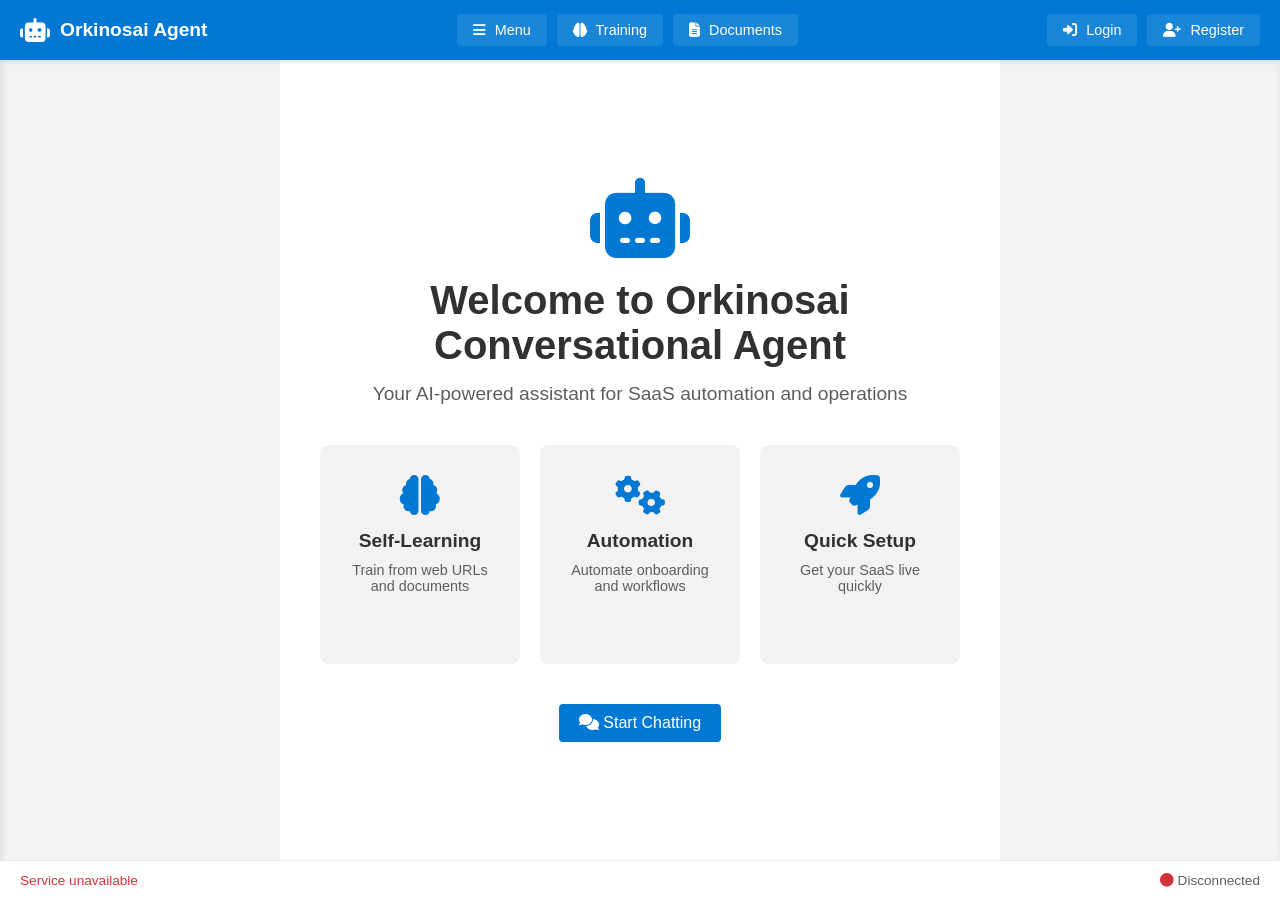
==== templates/index.html @ 4d386f73 "Add Azure-style dockable UI with authentication and training features Co-authored-by: orkinosai25 <2" ====
<!DOCTYPE html>
<html lang="en">
<head>
    <meta charset="UTF-8">
    <meta name="viewport" content="width=device-width, initial-scale=1.0">
    <title>Orkinosai Conversational Agent</title>
    <link rel="stylesheet" href="/static/css/style.css">
    <link rel="stylesheet" href="https://cdnjs.cloudflare.com/ajax/libs/font-awesome/6.4.0/css/all.min.css">
</head>
<body>
    <!-- Top Navigation Bar -->
    <div id="top-bar" class="panel top-bar">
        <div class="brand">
            <i class="fas fa-robot"></i>
            <span>Orkinosai Agent</span>
        </div>
        <div class="nav-controls">
            <button class="nav-btn" onclick="togglePanel('left')">
                <i class="fas fa-bars"></i> Menu
            </button>
            <button class="nav-btn" onclick="showPanel('training')">
                <i class="fas fa-brain"></i> Training
            </button>
            <button class="nav-btn" onclick="showPanel('documents')">
                <i class="fas fa-file-alt"></i> Documents
            </button>
        </div>
        <div class="user-controls" id="user-controls">
            <button class="nav-btn" onclick="showLogin()">
                <i class="fas fa-sign-in-alt"></i> Login
            </button>
            <button class="nav-btn" onclick="showRegister()">
                <i class="fas fa-user-plus"></i> Register
            </button>
        </div>
        <div class="user-info" id="user-info" style="display: none;">
            <span id="username-display"></span>
            <button class="nav-btn" onclick="logout()">
                <i class="fas fa-sign-out-alt"></i> Logout
            </button>
        </div>
    </div>

    <!-- Left Side Panel -->
    <div id="left-panel" class="panel side-panel left-panel">
        <div class="panel-header">
            <h3><i class="fas fa-comments"></i> Conversations</h3>
            <button class="close-btn" onclick="togglePanel('left')">
                <i class="fas fa-times"></i>
            </button>
        </div>
        <div class="panel-content">
            <button class="action-btn" onclick="newConversation()">
                <i class="fas fa-plus"></i> New Conversation
            </button>
            <div id="conversation-list" class="conversation-list">
                <!-- Conversations will be loaded here -->
            </div>
        </div>
    </div>

    <!-- Main Chat Area -->
    <div id="main-content" class="main-content">
        <!-- Welcome Screen -->
        <div id="welcome-screen" class="welcome-screen">
            <div class="welcome-content">
                <i class="fas fa-robot welcome-icon"></i>
                <h1>Welcome to Orkinosai Conversational Agent</h1>
                <p>Your AI-powered assistant for SaaS automation and operations</p>
                <div class="feature-cards">
                    <div class="feature-card">
                        <i class="fas fa-brain"></i>
                        <h3>Self-Learning</h3>
                        <p>Train from web URLs and documents</p>
                    </div>
                    <div class="feature-card">
                        <i class="fas fa-cogs"></i>
                        <h3>Automation</h3>
                        <p>Automate onboarding and workflows</p>
                    </div>
                    <div class="feature-card">
                        <i class="fas fa-rocket"></i>
                        <h3>Quick Setup</h3>
                        <p>Get your SaaS live quickly</p>
                    </div>
                </div>
                <button class="primary-btn" onclick="newConversation()">
                    <i class="fas fa-comments"></i> Start Chatting
                </button>
            </div>
        </div>

        <!-- Chat Interface -->
        <div id="chat-interface" class="chat-interface" style="display: none;">
            <div class="chat-header">
                <h3 id="conversation-title">Conversation</h3>
                <div class="chat-actions">
                    <button class="icon-btn" onclick="clearChat()" title="Clear conversation">
                        <i class="fas fa-trash"></i>
                    </button>
                    <button class="icon-btn" onclick="togglePanel('right')" title="Settings">
                        <i class="fas fa-cog"></i>
                    </button>
                </div>
            </div>
            <div id="chat-messages" class="chat-messages">
                <!-- Messages will appear here -->
            </div>
            <div class="chat-input-container">
                <textarea id="chat-input" class="chat-input" placeholder="Type your message here..." rows="3"></textarea>
                <button id="send-btn" class="send-btn" onclick="sendMessage()">
                    <i class="fas fa-paper-plane"></i>
                </button>
            </div>
        </div>

        <!-- Auth Modals -->
        <div id="login-modal" class="modal" style="display: none;">
            <div class="modal-content">
                <div class="modal-header">
                    <h2>Login</h2>
                    <button class="close-btn" onclick="closeModal('login-modal')">
                        <i class="fas fa-times"></i>
                    </button>
                </div>
                <form id="login-form" onsubmit="handleLogin(event)">
                    <div class="form-group">
                        <label for="login-email">Email</label>
                        <input type="email" id="login-email" required>
                    </div>
                    <div class="form-group">
                        <label for="login-password">Password</label>
                        <input type="password" id="login-password" required>
                    </div>
                    <button type="submit" class="primary-btn">Login</button>
                </form>
            </div>
        </div>

        <div id="register-modal" class="modal" style="display: none;">
            <div class="modal-content">
                <div class="modal-header">
                    <h2>Register</h2>
                    <button class="close-btn" onclick="closeModal('register-modal')">
                        <i class="fas fa-times"></i>
                    </button>
                </div>
                <form id="register-form" onsubmit="handleRegister(event)">
                    <div class="form-group">
                        <label for="register-name">Full Name</label>
                        <input type="text" id="register-name" required>
                    </div>
                    <div class="form-group">
                        <label for="register-email">Email</label>
                        <input type="email" id="register-email" required>
                    </div>
                    <div class="form-group">
                        <label for="register-password">Password</label>
                        <input type="password" id="register-password" required minlength="8">
                    </div>
                    <button type="submit" class="primary-btn">Register</button>
                </form>
            </div>
        </div>
    </div>

    <!-- Right Side Panel -->
    <div id="right-panel" class="panel side-panel right-panel">
        <div class="panel-header">
            <h3><i class="fas fa-cog"></i> Settings</h3>
            <button class="close-btn" onclick="togglePanel('right')">
                <i class="fas fa-times"></i>
            </button>
        </div>
        <div class="panel-content">
            <div class="settings-group">
                <label for="temperature">Temperature</label>
                <input type="range" id="temperature" min="0" max="1" step="0.1" value="0.7">
                <span id="temperature-value">0.7</span>
            </div>
            <div class="settings-group">
                <label for="max-tokens">Max Tokens</label>
                <input type="number" id="max-tokens" min="100" max="4000" value="1000">
            </div>
        </div>
    </div>

    <!-- Training Panel (Floating) -->
    <div id="training-panel" class="floating-panel" style="display: none;">
        <div class="panel-header">
            <h3><i class="fas fa-brain"></i> Training</h3>
            <button class="close-btn" onclick="closePanel('training-panel')">
                <i class="fas fa-times"></i>
            </button>
        </div>
        <div class="panel-content">
            <div class="training-section">
                <h4>Learn from URL</h4>
                <div class="form-group">
                    <input type="url" id="training-url" placeholder="https://example.com">
                    <button class="primary-btn" onclick="trainFromURL()">
                        <i class="fas fa-link"></i> Learn from URL
                    </button>
                </div>
            </div>
        </div>
    </div>

    <!-- Documents Panel (Floating) -->
    <div id="documents-panel" class="floating-panel" style="display: none;">
        <div class="panel-header">
            <h3><i class="fas fa-file-alt"></i> Documents</h3>
            <button class="close-btn" onclick="closePanel('documents-panel')">
                <i class="fas fa-times"></i>
            </button>
        </div>
        <div class="panel-content">
            <div class="upload-section">
                <input type="file" id="document-upload" multiple accept=".pdf,.doc,.docx,.txt">
                <button class="primary-btn" onclick="uploadDocuments()">
                    <i class="fas fa-upload"></i> Upload Documents
                    </button>
            </div>
            <div id="document-list" class="document-list">
                <!-- Uploaded documents will appear here -->
            </div>
        </div>
    </div>

    <!-- Bottom Status Bar -->
    <div id="bottom-bar" class="panel bottom-bar">
        <div class="status-info">
            <span id="status-text">Ready</span>
        </div>
        <div class="status-indicators">
            <span id="connection-status">
                <i class="fas fa-circle status-online"></i> Connected
            </span>
        </div>
    </div>

    <script src="/static/js/app.js"></script>
</body>
</html>
---- static/css/style.css ----
/* Azure-style Variables */
:root {
    --primary-color: #0078d4;
    --primary-hover: #106ebe;
    --secondary-color: #50e6ff;
    --background: #f3f2f1;
    --surface: #ffffff;
    --surface-hover: #f3f2f1;
    --text-primary: #323130;
    --text-secondary: #605e5c;
    --border: #edebe9;
    --shadow: rgba(0, 0, 0, 0.1);
    --success: #107c10;
    --error: #d13438;
    --panel-width: 280px;
    --top-bar-height: 60px;
    --bottom-bar-height: 40px;
}

/* Reset and Base Styles */
* {
    margin: 0;
    padding: 0;
    box-sizing: border-box;
}

body {
    font-family: 'Segoe UI', Tahoma, Geneva, Verdana, sans-serif;
    background-color: var(--background);
    color: var(--text-primary);
    overflow: hidden;
    height: 100vh;
}

/* Layout Grid */
body {
    display: grid;
    grid-template-columns: auto 1fr auto;
    grid-template-rows: var(--top-bar-height) 1fr var(--bottom-bar-height);
    grid-template-areas:
        "top-bar top-bar top-bar"
        "left-panel main-content right-panel"
        "bottom-bar bottom-bar bottom-bar";
}

/* Top Bar */
.top-bar {
    grid-area: top-bar;
    background: var(--primary-color);
    color: white;
    display: flex;
    align-items: center;
    justify-content: space-between;
    padding: 0 20px;
    box-shadow: 0 2px 4px var(--shadow);
    z-index: 1000;
}

.brand {
    display: flex;
    align-items: center;
    gap: 10px;
    font-size: 1.2rem;
    font-weight: 600;
}

.brand i {
    font-size: 1.5rem;
}

.nav-controls, .user-controls, .user-info {
    display: flex;
    gap: 10px;
}

.nav-btn {
    background: rgba(255, 255, 255, 0.1);
    border: none;
    color: white;
    padding: 8px 16px;
    border-radius: 4px;
    cursor: pointer;
    transition: background 0.2s;
    font-size: 0.9rem;
}

.nav-btn:hover {
    background: rgba(255, 255, 255, 0.2);
}

.nav-btn i {
    margin-right: 5px;
}

/* Side Panels */
.side-panel {
    background: var(--surface);
    border-right: 1px solid var(--border);
    overflow-y: auto;
    transition: transform 0.3s ease;
    box-shadow: 2px 0 8px var(--shadow);
}

.left-panel {
    grid-area: left-panel;
    width: var(--panel-width);
    transform: translateX(-100%);
}

.left-panel.active {
    transform: translateX(0);
}

.right-panel {
    grid-area: right-panel;
    width: var(--panel-width);
    border-left: 1px solid var(--border);
    border-right: none;
    transform: translateX(100%);
}

.right-panel.active {
    transform: translateX(0);
}

.panel-header {
    padding: 20px;
    border-bottom: 1px solid var(--border);
    display: flex;
    justify-content: space-between;
    align-items: center;
    background: var(--surface);
    position: sticky;
    top: 0;
    z-index: 10;
}

.panel-header h3 {
    font-size: 1.1rem;
    font-weight: 600;
    display: flex;
    align-items: center;
    gap: 8px;
}

.panel-content {
    padding: 20px;
}

.close-btn {
    background: none;
    border: none;
    color: var(--text-secondary);
    cursor: pointer;
    font-size: 1.2rem;
    padding: 5px;
    transition: color 0.2s;
}

.close-btn:hover {
    color: var(--text-primary);
}

/* Main Content */
.main-content {
    grid-area: main-content;
    background: var(--surface);
    display: flex;
    flex-direction: column;
    overflow: hidden;
}

/* Welcome Screen */
.welcome-screen {
    display: flex;
    justify-content: center;
    align-items: center;
    height: 100%;
    padding: 40px;
}

.welcome-content {
    text-align: center;
    max-width: 800px;
}

.welcome-icon {
    font-size: 5rem;
    color: var(--primary-color);
    margin-bottom: 20px;
}

.welcome-content h1 {
    font-size: 2.5rem;
    margin-bottom: 15px;
    color: var(--text-primary);
}

.welcome-content p {
    font-size: 1.2rem;
    color: var(--text-secondary);
    margin-bottom: 40px;
}

.feature-cards {
    display: grid;
    grid-template-columns: repeat(auto-fit, minmax(200px, 1fr));
    gap: 20px;
    margin-bottom: 40px;
}

.feature-card {
    background: var(--background);
    padding: 30px;
    border-radius: 8px;
    transition: transform 0.2s, box-shadow 0.2s;
}

.feature-card:hover {
    transform: translateY(-5px);
    box-shadow: 0 4px 12px var(--shadow);
}

.feature-card i {
    font-size: 2.5rem;
    color: var(--primary-color);
    margin-bottom: 15px;
}

.feature-card h3 {
    font-size: 1.2rem;
    margin-bottom: 10px;
}

.feature-card p {
    color: var(--text-secondary);
    font-size: 0.9rem;
}

/* Chat Interface */
.chat-interface {
    display: flex;
    flex-direction: column;
    height: 100%;
}

.chat-header {
    padding: 20px;
    border-bottom: 1px solid var(--border);
    display: flex;
    justify-content: space-between;
    align-items: center;
    background: var(--surface);
}

.chat-header h3 {
    font-size: 1.2rem;
    font-weight: 600;
}

.chat-actions {
    display: flex;
    gap: 10px;
}

.icon-btn {
    background: none;
    border: none;
    color: var(--text-secondary);
    cursor: pointer;
    padding: 8px;
    border-radius: 4px;
    transition: background 0.2s, color 0.2s;
}

.icon-btn:hover {
    background: var(--surface-hover);
    color: var(--text-primary);
}

.chat-messages {
    flex: 1;
    overflow-y: auto;
    padding: 20px;
    display: flex;
    flex-direction: column;
    gap: 15px;
}

.message {
    display: flex;
    gap: 12px;
    animation: slideIn 0.3s ease;
}

@keyframes slideIn {
    from {
        opacity: 0;
        transform: translateY(10px);
    }
    to {
        opacity: 1;
        transform: translateY(0);
    }
}

.message-avatar {
    width: 36px;
    height: 36px;
    border-radius: 50%;
    display: flex;
    align-items: center;
    justify-content: center;
    flex-shrink: 0;
    font-size: 1.2rem;
}

.user-message .message-avatar {
    background: var(--primary-color);
    color: white;
}

.assistant-message .message-avatar {
    background: var(--secondary-color);
    color: var(--text-primary);
}

.message-content {
    background: var(--background);
    padding: 12px 16px;
    border-radius: 8px;
    max-width: 70%;
    line-height: 1.5;
}

.user-message {
    flex-direction: row-reverse;
}

.user-message .message-content {
    background: var(--primary-color);
    color: white;
}

.message-time {
    font-size: 0.75rem;
    color: var(--text-secondary);
    margin-top: 5px;
}

.chat-input-container {
    padding: 20px;
    border-top: 1px solid var(--border);
    display: flex;
    gap: 10px;
    background: var(--surface);
}

.chat-input {
    flex: 1;
    border: 1px solid var(--border);
    border-radius: 8px;
    padding: 12px;
    font-family: inherit;
    font-size: 1rem;
    resize: none;
    transition: border-color 0.2s;
}

.chat-input:focus {
    outline: none;
    border-color: var(--primary-color);
}

.send-btn {
    background: var(--primary-color);
    color: white;
    border: none;
    border-radius: 8px;
    padding: 12px 24px;
    cursor: pointer;
    transition: background 0.2s;
    font-size: 1.2rem;
}

.send-btn:hover:not(:disabled) {
    background: var(--primary-hover);
}

.send-btn:disabled {
    opacity: 0.5;
    cursor: not-allowed;
}

/* Bottom Bar */
.bottom-bar {
    grid-area: bottom-bar;
    background: var(--surface);
    border-top: 1px solid var(--border);
    display: flex;
    justify-content: space-between;
    align-items: center;
    padding: 0 20px;
    font-size: 0.85rem;
    color: var(--text-secondary);
}

.status-indicators {
    display: flex;
    gap: 15px;
}

.status-online {
    color: var(--success);
}

/* Buttons */
.primary-btn {
    background: var(--primary-color);
    color: white;
    border: none;
    padding: 10px 20px;
    border-radius: 4px;
    cursor: pointer;
    font-size: 1rem;
    transition: background 0.2s;
}

.primary-btn:hover {
    background: var(--primary-hover);
}

.action-btn {
    width: 100%;
    background: var(--primary-color);
    color: white;
    border: none;
    padding: 12px;
    border-radius: 4px;
    cursor: pointer;
    margin-bottom: 15px;
    display: flex;
    align-items: center;
    justify-content: center;
    gap: 8px;
    transition: background 0.2s;
}

.action-btn:hover {
    background: var(--primary-hover);
}

/* Conversation List */
.conversation-list {
    display: flex;
    flex-direction: column;
    gap: 8px;
}

.conversation-item {
    padding: 12px;
    border-radius: 4px;
    cursor: pointer;
    transition: background 0.2s;
    border: 1px solid transparent;
}

.conversation-item:hover {
    background: var(--surface-hover);
}

.conversation-item.active {
    background: var(--primary-color);
    color: white;
    border-color: var(--primary-color);
}

/* Settings */
.settings-group {
    margin-bottom: 20px;
}

.settings-group label {
    display: block;
    margin-bottom: 8px;
    font-weight: 500;
}

.settings-group input[type="range"] {
    width: 100%;
    margin-bottom: 5px;
}

.settings-group input[type="number"] {
    width: 100%;
    padding: 8px;
    border: 1px solid var(--border);
    border-radius: 4px;
}

/* Modals */
.modal {
    position: fixed;
    top: 0;
    left: 0;
    right: 0;
    bottom: 0;
    background: rgba(0, 0, 0, 0.5);
    display: flex;
    justify-content: center;
    align-items: center;
    z-index: 2000;
}

.modal-content {
    background: var(--surface);
    border-radius: 8px;
    min-width: 400px;
    max-width: 500px;
    box-shadow: 0 8px 32px var(--shadow);
}

.modal-header {
    padding: 20px;
    border-bottom: 1px solid var(--border);
    display: flex;
    justify-content: space-between;
    align-items: center;
}

.modal-header h2 {
    font-size: 1.5rem;
}

.form-group {
    padding: 20px;
}

.form-group label {
    display: block;
    margin-bottom: 8px;
    font-weight: 500;
}

.form-group input {
    width: 100%;
    padding: 10px;
    border: 1px solid var(--border);
    border-radius: 4px;
    font-size: 1rem;
}

.form-group input:focus {
    outline: none;
    border-color: var(--primary-color);
}

.form-group button {
    width: 100%;
    margin-top: 10px;
}

/* Floating Panels */
.floating-panel {
    position: fixed;
    top: 50%;
    left: 50%;
    transform: translate(-50%, -50%);
    background: var(--surface);
    border-radius: 8px;
    box-shadow: 0 8px 32px var(--shadow);
    min-width: 500px;
    max-width: 600px;
    z-index: 1500;
}

.training-section, .upload-section {
    margin-bottom: 20px;
}

.training-section h4 {
    margin-bottom: 15px;
    font-size: 1rem;
    font-weight: 600;
}

.training-section .form-group {
    display: flex;
    flex-direction: column;
    gap: 10px;
    padding: 0;
}

.training-section input {
    padding: 10px;
    border: 1px solid var(--border);
    border-radius: 4px;
    font-size: 1rem;
}

.upload-section input[type="file"] {
    width: 100%;
    padding: 10px;
    border: 1px solid var(--border);
    border-radius: 4px;
    margin-bottom: 10px;
}

.document-list {
    margin-top: 20px;
    display: flex;
    flex-direction: column;
    gap: 8px;
}

.document-item {
    padding: 10px;
    background: var(--background);
    border-radius: 4px;
    display: flex;
    justify-content: space-between;
    align-items: center;
}

/* Loading Spinner */
.loading {
    display: inline-block;
    width: 20px;
    height: 20px;
    border: 3px solid rgba(255, 255, 255, 0.3);
    border-radius: 50%;
    border-top-color: white;
    animation: spin 1s ease-in-out infinite;
}

@keyframes spin {
    to { transform: rotate(360deg); }
}

/* Responsive Design */
@media (max-width: 768px) {
    .side-panel {
        position: fixed;
        top: var(--top-bar-height);
        bottom: var(--bottom-bar-height);
        z-index: 100;
    }
    
    .left-panel {
        left: 0;
    }
    
    .right-panel {
        right: 0;
    }
    
    .feature-cards {
        grid-template-columns: 1fr;
    }
    
    .modal-content {
        min-width: 90%;
    }
    
    .floating-panel {
        min-width: 90%;
    }
}

/* Scrollbar Styling */
::-webkit-scrollbar {
    width: 8px;
    height: 8px;
}

::-webkit-scrollbar-track {
    background: var(--background);
}

::-webkit-scrollbar-thumb {
    background: var(--border);
    border-radius: 4px;
}

::-webkit-scrollbar-thumb:hover {
    background: var(--text-secondary);
}
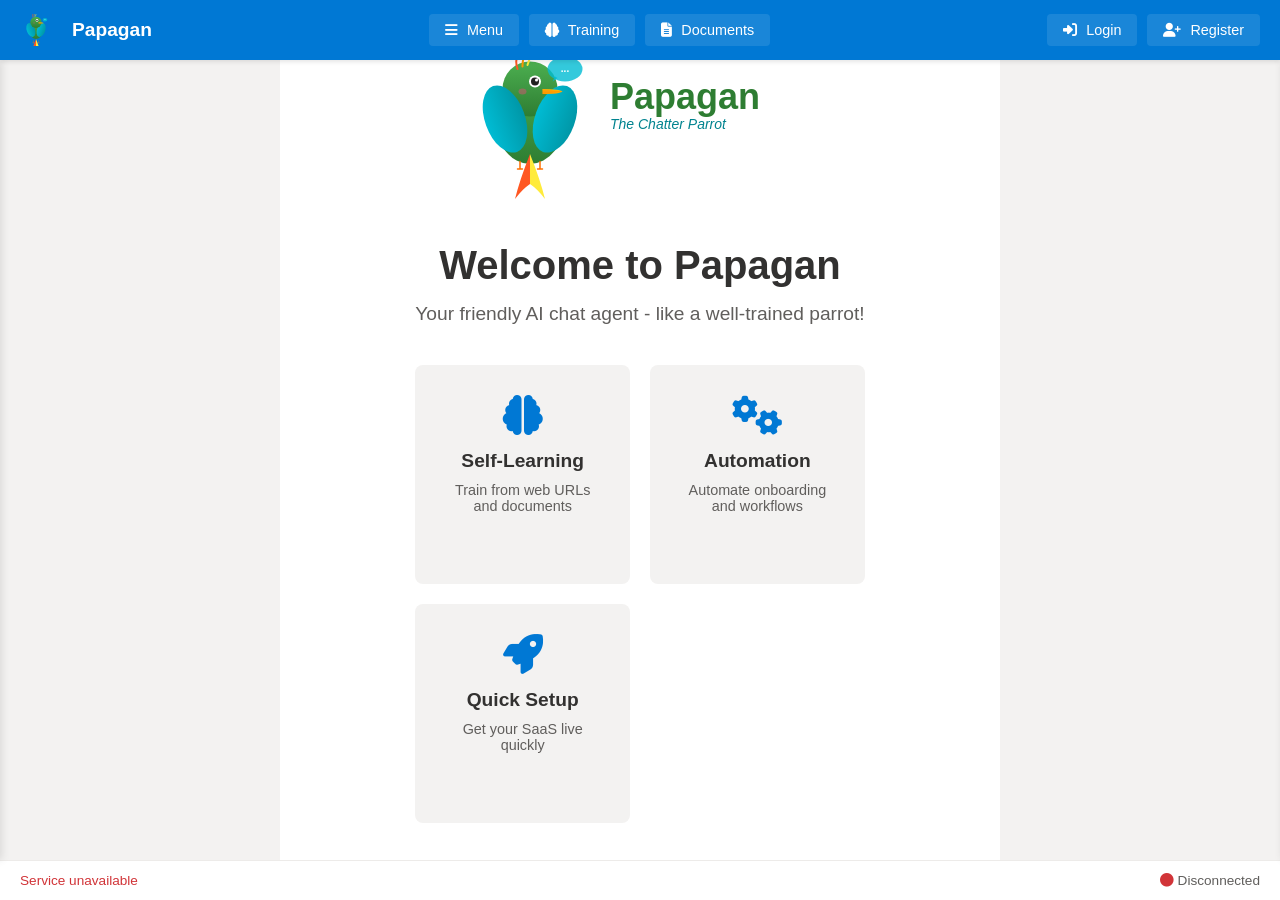
==== commit 0a24aa09: "Update documentation and configuration files with Papagan branding Co-authored-by: orkinosai25 <2435" ====
--- a/templates/index.html
+++ b/templates/index.html
@@ -3,7 +3,7 @@
 <head>
     <meta charset="UTF-8">
     <meta name="viewport" content="width=device-width, initial-scale=1.0">
-    <title>Orkinosai Conversational Agent</title>
+    <title>Papagan - The Chatter Parrot</title>
     <link rel="stylesheet" href="/static/css/style.css">
     <link rel="stylesheet" href="https://cdnjs.cloudflare.com/ajax/libs/font-awesome/6.4.0/css/all.min.css">
 </head>
@@ -11,8 +11,8 @@
     <!-- Top Navigation Bar -->
     <div id="top-bar" class="panel top-bar">
         <div class="brand">
-            <i class="fas fa-robot"></i>
-            <span>Orkinosai Agent</span>
+            <img src="/static/branding/logos/papagan-icon.svg" alt="Papagan" height="32" style="margin-right: 10px;">
+            <span>Papagan</span>
         </div>
         <div class="nav-controls">
             <button class="nav-btn" onclick="togglePanel('left')">
@@ -64,9 +64,9 @@
         <!-- Welcome Screen -->
         <div id="welcome-screen" class="welcome-screen">
             <div class="welcome-content">
-                <i class="fas fa-robot welcome-icon"></i>
-                <h1>Welcome to Orkinosai Conversational Agent</h1>
-                <p>Your AI-powered assistant for SaaS automation and operations</p>
+                <img src="/static/branding/logos/papagan-logo-main.svg" alt="Papagan - The Chatter Parrot" style="max-width: 400px; margin-bottom: 20px;">
+                <h1>Welcome to Papagan</h1>
+                <p>Your friendly AI chat agent - like a well-trained parrot!</p>
                 <div class="feature-cards">
                     <div class="feature-card">
                         <i class="fas fa-brain"></i>
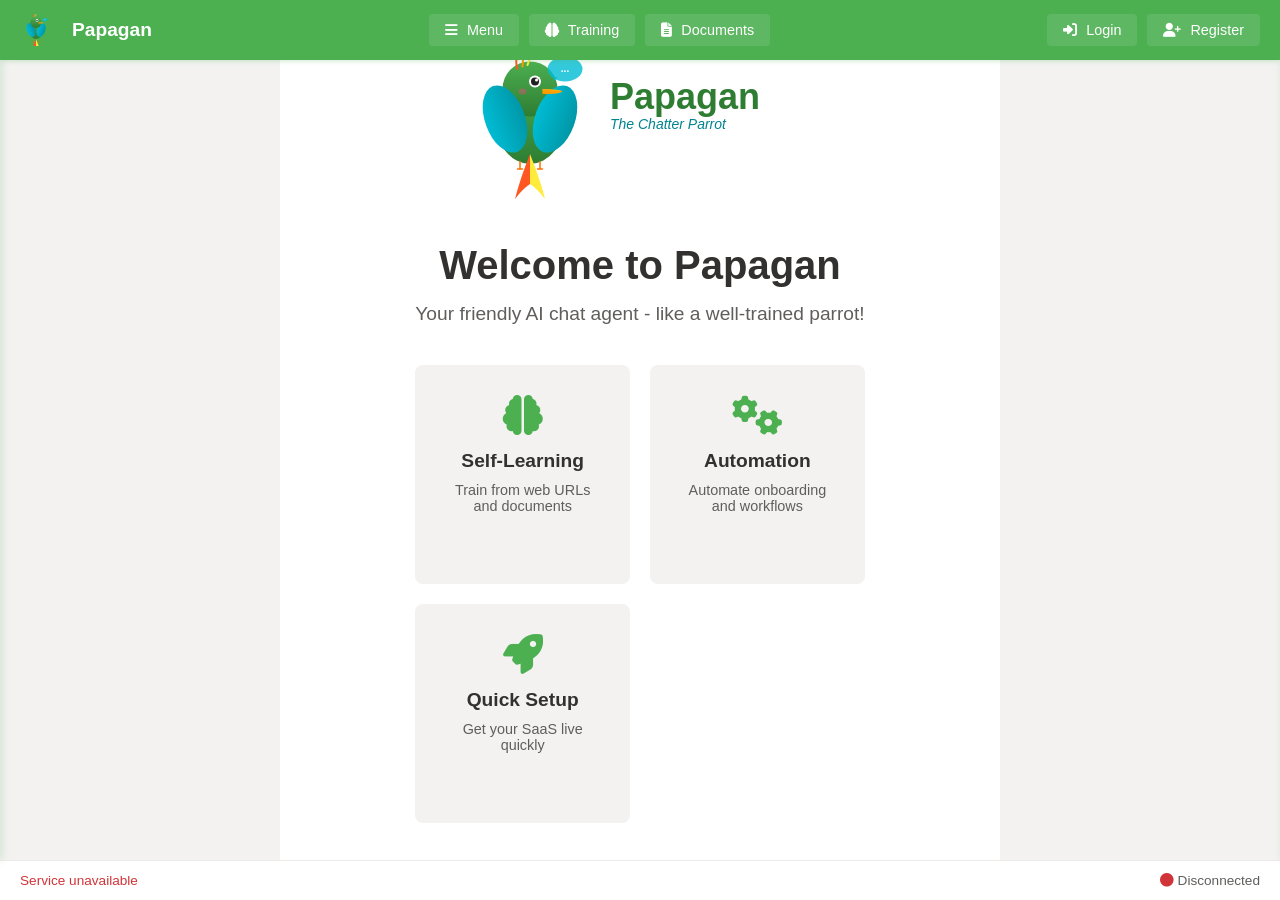
==== commit 589bc703: "Complete branding migration to Papagan across all files and UIs Co-authored-by: orkinosai25 <2435311" ====
--- a/templates/index.html
+++ b/templates/index.html
@@ -4,6 +4,13 @@
     <meta charset="UTF-8">
     <meta name="viewport" content="width=device-width, initial-scale=1.0">
     <title>Papagan - The Chatter Parrot</title>
+    
+    <!-- Favicons -->
+    <link rel="icon" type="image/x-icon" href="/static/branding/icons/favicon.ico">
+    <link rel="icon" type="image/png" sizes="16x16" href="/static/branding/icons/favicon-16x16.png">
+    <link rel="icon" type="image/png" sizes="32x32" href="/static/branding/icons/favicon-32x32.png">
+    <link rel="icon" type="image/png" sizes="48x48" href="/static/branding/icons/favicon-48x48.png">
+    
     <link rel="stylesheet" href="/static/css/style.css">
     <link rel="stylesheet" href="https://cdnjs.cloudflare.com/ajax/libs/font-awesome/6.4.0/css/all.min.css">
 </head>
--- a/static/css/style.css
+++ b/static/css/style.css
@@ -1,20 +1,28 @@
-/* Azure-style Variables */
+/* Papagan - The Chatter Parrot - Color Variables */
 :root {
-    --primary-color: #0078d4;
-    --primary-hover: #106ebe;
-    --secondary-color: #50e6ff;
+    /* Primary Papagan Colors */
+    --primary-color: #4CAF50;
+    --primary-hover: #2E7D32;
+    --secondary-color: #00BCD4;
     --background: #f3f2f1;
     --surface: #ffffff;
     --surface-hover: #f3f2f1;
     --text-primary: #323130;
     --text-secondary: #605e5c;
     --border: #edebe9;
-    --shadow: rgba(0, 0, 0, 0.1);
-    --success: #107c10;
+    --shadow: rgba(76, 175, 80, 0.2);
+    --success: #4CAF50;
     --error: #d13438;
     --panel-width: 280px;
     --top-bar-height: 60px;
     --bottom-bar-height: 40px;
+    
+    /* Papagan Brand Colors */
+    --papagan-green: #4CAF50;
+    --papagan-green-dark: #2E7D32;
+    --papagan-cyan: #00BCD4;
+    --papagan-teal: #0097A7;
+    --papagan-yellow: #FFC107;
 }
 
 /* Reset and Base Styles */
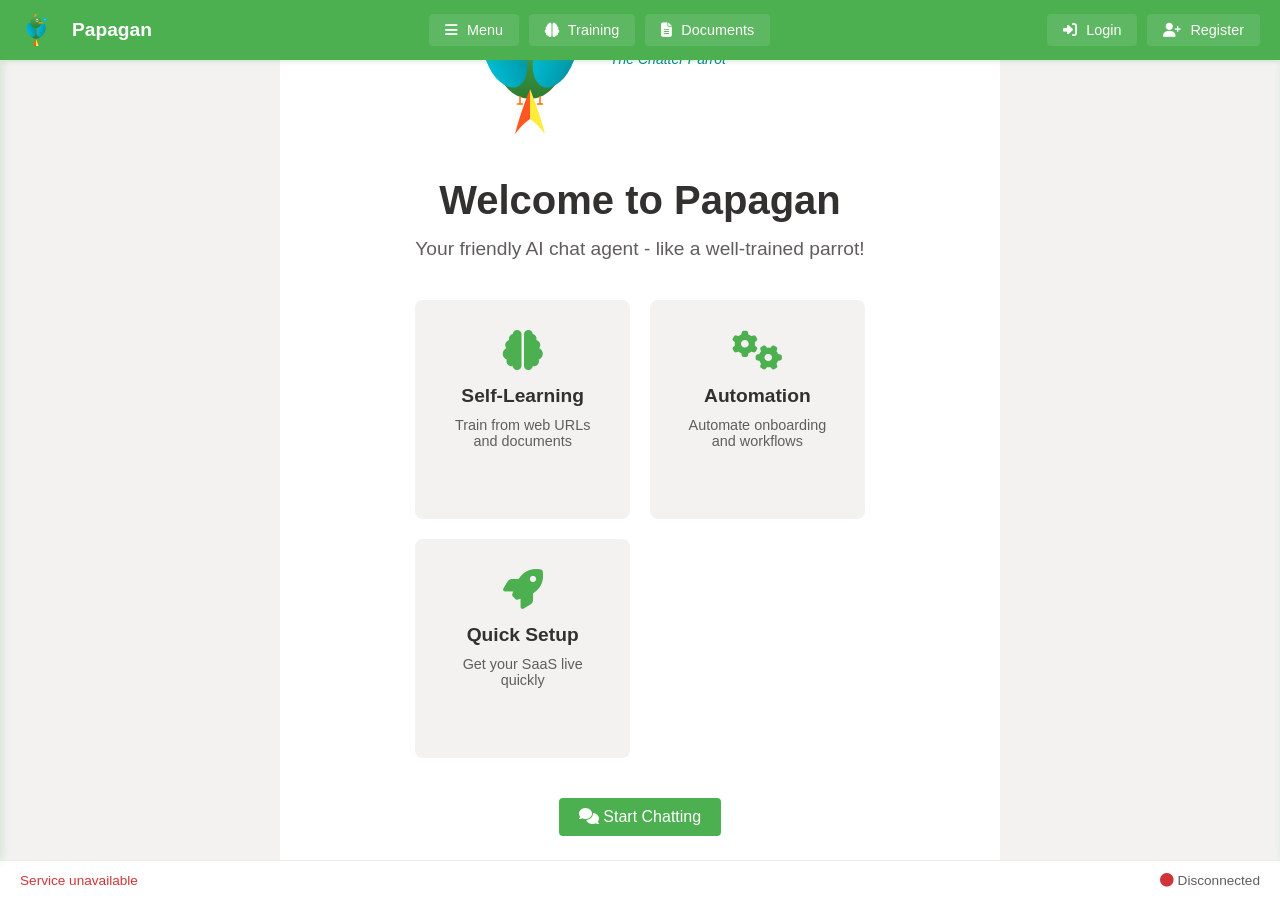
==== commit 242e1fb2: "Add Microsoft for Startups badge to homepage Co-authored-by: orkinosai25 <243531199+orkinosai25@user" ====
--- a/templates/index.html
+++ b/templates/index.html
@@ -94,6 +94,9 @@
                 <button class="primary-btn" onclick="newConversation()">
                     <i class="fas fa-comments"></i> Start Chatting
                 </button>
+                <div class="microsoft-badge">
+                    <img src="/static/branding/logos/microsoft-for-startups-badge.svg" alt="Microsoft for Startups - Founders Hub Member" style="max-width: 250px; margin-top: 30px;">
+                </div>
             </div>
         </div>
 
--- a/static/css/style.css
+++ b/static/css/style.css
@@ -243,6 +243,23 @@
 .feature-card p {
     color: var(--text-secondary);
     font-size: 0.9rem;
+}
+
+/* Microsoft Badge */
+.microsoft-badge {
+    margin-top: 30px;
+    text-align: center;
+}
+
+.microsoft-badge img {
+    display: inline-block;
+    transition: transform 0.2s;
+    opacity: 0.9;
+}
+
+.microsoft-badge img:hover {
+    transform: scale(1.05);
+    opacity: 1;
 }
 
 /* Chat Interface */
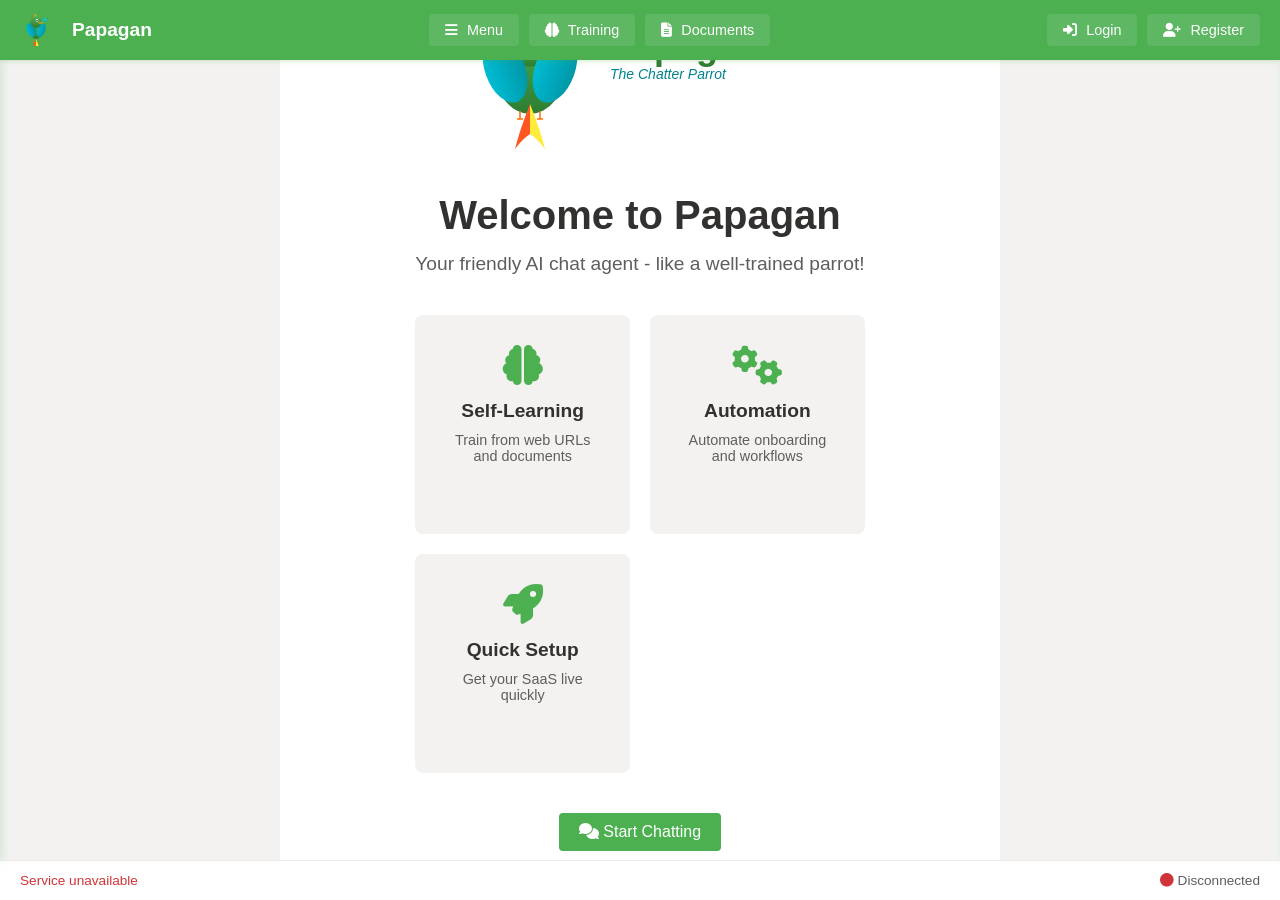
==== commit 405e2bf5: "Move inline styles to CSS file per code review feedback Co-authored-by: orkinosai25 <243531199+orkin" ====
--- a/templates/index.html
+++ b/templates/index.html
@@ -95,7 +95,7 @@
                     <i class="fas fa-comments"></i> Start Chatting
                 </button>
                 <div class="microsoft-badge">
-                    <img src="/static/branding/logos/microsoft-for-startups-badge.svg" alt="Microsoft for Startups - Founders Hub Member" style="max-width: 250px; margin-top: 30px;">
+                    <img src="/static/branding/logos/microsoft-for-startups-badge.svg" alt="Microsoft for Startups - Founders Hub Member">
                 </div>
             </div>
         </div>
--- a/static/css/style.css
+++ b/static/css/style.css
@@ -253,6 +253,7 @@
 
 .microsoft-badge img {
     display: inline-block;
+    max-width: 250px;
     transition: transform 0.2s;
     opacity: 0.9;
 }
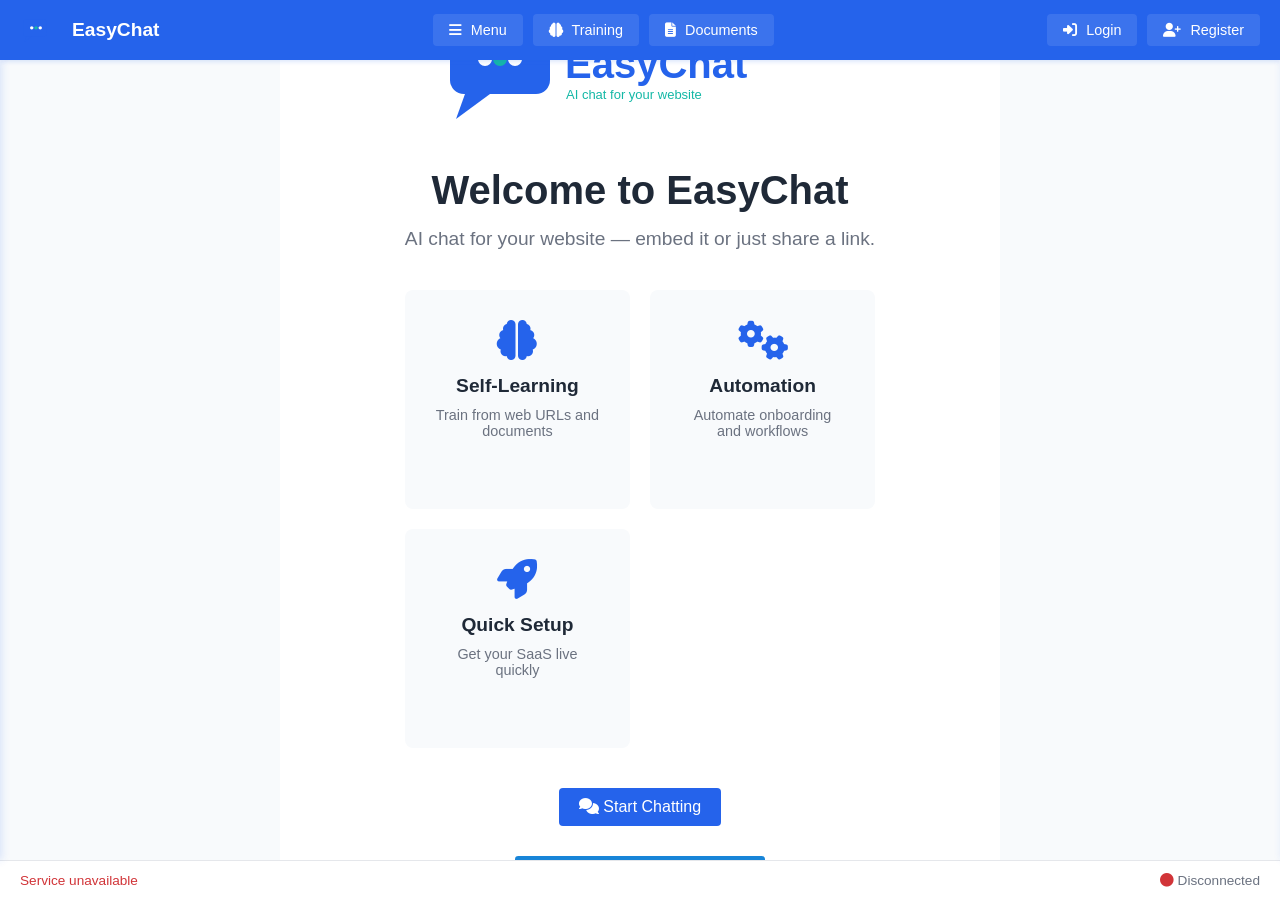
==== commit 074751c9: "Changes before error encountered Agent-Logs-Url: https://github.com/orkinosai25-org/orkinosai-conver" ====
--- a/templates/index.html
+++ b/templates/index.html
@@ -3,7 +3,7 @@
 <head>
     <meta charset="UTF-8">
     <meta name="viewport" content="width=device-width, initial-scale=1.0">
-    <title>Papagan - The Chatter Parrot</title>
+    <title>EasyChat Agent</title>
     
     <!-- Favicons -->
     <link rel="icon" type="image/x-icon" href="/static/branding/icons/favicon.ico">
@@ -18,8 +18,8 @@
     <!-- Top Navigation Bar -->
     <div id="top-bar" class="panel top-bar">
         <div class="brand">
-            <img src="/static/branding/logos/papagan-icon.svg" alt="Papagan" height="32" style="margin-right: 10px;">
-            <span>Papagan</span>
+            <img src="/static/branding/logos/easychat-icon.svg" alt="EasyChat" height="32" style="margin-right: 10px;">
+            <span>EasyChat</span>
         </div>
         <div class="nav-controls">
             <button class="nav-btn" onclick="togglePanel('left')">
@@ -71,9 +71,9 @@
         <!-- Welcome Screen -->
         <div id="welcome-screen" class="welcome-screen">
             <div class="welcome-content">
-                <img src="/static/branding/logos/papagan-logo-main.svg" alt="Papagan - The Chatter Parrot" style="max-width: 400px; margin-bottom: 20px;">
-                <h1>Welcome to Papagan</h1>
-                <p>Your friendly AI chat agent - like a well-trained parrot!</p>
+                <img src="/static/branding/logos/easychat-logo-main.svg" alt="EasyChat Agent" style="max-width: 400px; margin-bottom: 20px;">
+                <h1>Welcome to EasyChat</h1>
+                <p>AI chat for your website — embed it or just share a link.</p>
                 <div class="feature-cards">
                     <div class="feature-card">
                         <i class="fas fa-brain"></i>
--- a/static/css/style.css
+++ b/static/css/style.css
@@ -1,28 +1,28 @@
-/* Papagan - The Chatter Parrot - Color Variables */
+/* EasyChat - Color Variables */
 :root {
-    /* Primary Papagan Colors */
-    --primary-color: #4CAF50;
-    --primary-hover: #2E7D32;
-    --secondary-color: #00BCD4;
-    --background: #f3f2f1;
+    /* Primary EasyChat Colors */
+    --primary-color: #2563EB;
+    --primary-hover: #1D4ED8;
+    --secondary-color: #14B8A6;
+    --background: #F8FAFC;
     --surface: #ffffff;
-    --surface-hover: #f3f2f1;
-    --text-primary: #323130;
-    --text-secondary: #605e5c;
-    --border: #edebe9;
-    --shadow: rgba(76, 175, 80, 0.2);
-    --success: #4CAF50;
+    --surface-hover: #F8FAFC;
+    --text-primary: #1F2937;
+    --text-secondary: #6B7280;
+    --border: #E5E7EB;
+    --shadow: rgba(37, 99, 235, 0.15);
+    --success: #14B8A6;
     --error: #d13438;
     --panel-width: 280px;
     --top-bar-height: 60px;
     --bottom-bar-height: 40px;
     
-    /* Papagan Brand Colors */
-    --papagan-green: #4CAF50;
-    --papagan-green-dark: #2E7D32;
-    --papagan-cyan: #00BCD4;
-    --papagan-teal: #0097A7;
-    --papagan-yellow: #FFC107;
+    /* EasyChat Brand Colors */
+    --easychat-blue: #2563EB;
+    --easychat-blue-dark: #1D4ED8;
+    --easychat-teal: #14B8A6;
+    --easychat-teal-dark: #0D9488;
+    --easychat-slate: #F8FAFC;
 }
 
 /* Reset and Base Styles */
@@ -252,7 +252,6 @@
 }
 
 .microsoft-badge img {
-    display: inline-block;
     max-width: 250px;
     transition: transform 0.2s;
     opacity: 0.9;
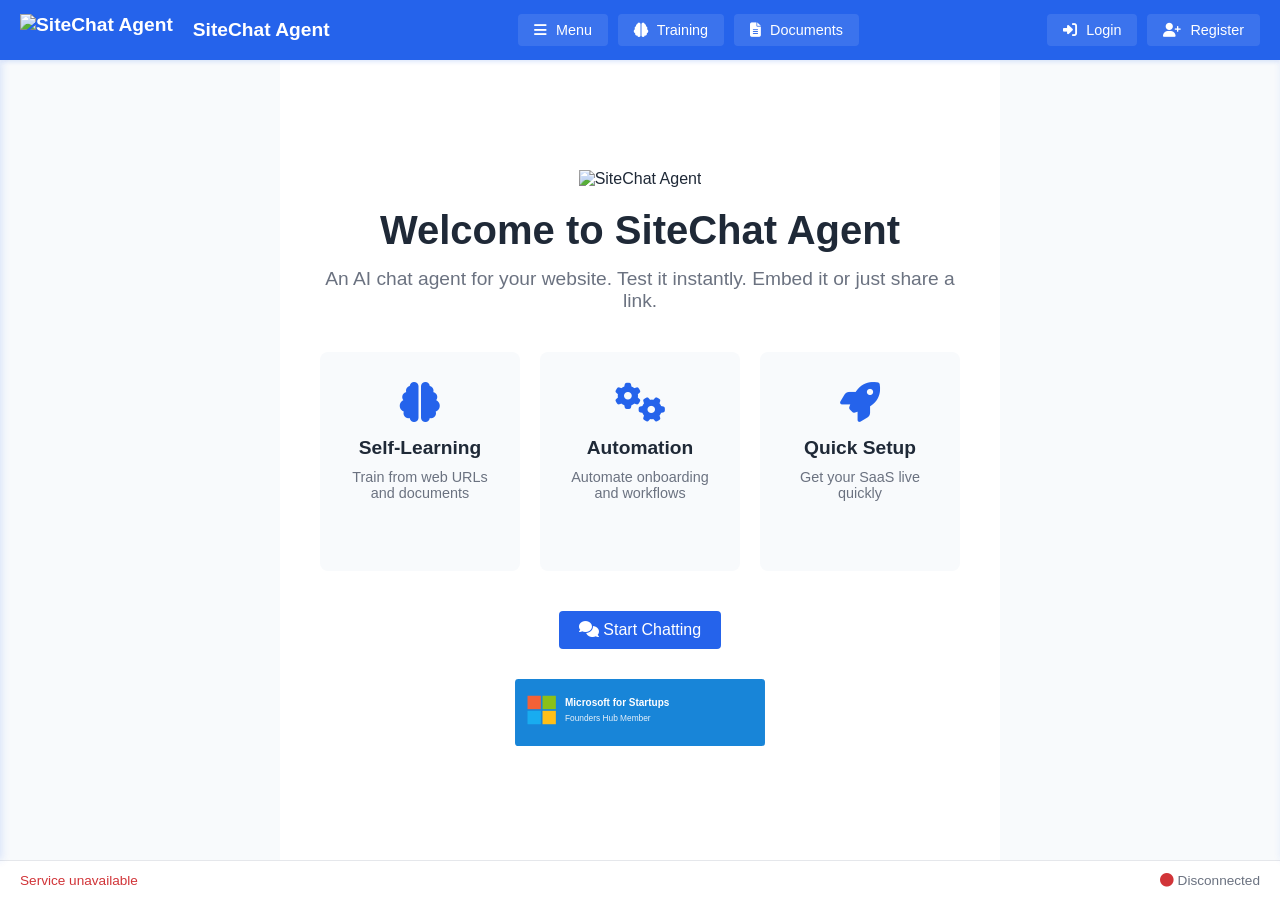
==== commit 561d3be2: "Rename to SiteChat Agent with updated tagline Agent-Logs-Url: https://github.com/orkinosai25-org/ork" ====
--- a/templates/index.html
+++ b/templates/index.html
@@ -3,7 +3,7 @@
 <head>
     <meta charset="UTF-8">
     <meta name="viewport" content="width=device-width, initial-scale=1.0">
-    <title>EasyChat Agent</title>
+    <title>SiteChat Agent</title>
     
     <!-- Favicons -->
     <link rel="icon" type="image/x-icon" href="/static/branding/icons/favicon.ico">
@@ -18,8 +18,8 @@
     <!-- Top Navigation Bar -->
     <div id="top-bar" class="panel top-bar">
         <div class="brand">
-            <img src="/static/branding/logos/easychat-icon.svg" alt="EasyChat" height="32" style="margin-right: 10px;">
-            <span>EasyChat</span>
+            <img src="/static/branding/logos/sitechat-icon.svg" alt="SiteChat Agent" height="32" style="margin-right: 10px;">
+            <span>SiteChat Agent</span>
         </div>
         <div class="nav-controls">
             <button class="nav-btn" onclick="togglePanel('left')">
@@ -71,9 +71,9 @@
         <!-- Welcome Screen -->
         <div id="welcome-screen" class="welcome-screen">
             <div class="welcome-content">
-                <img src="/static/branding/logos/easychat-logo-main.svg" alt="EasyChat Agent" style="max-width: 400px; margin-bottom: 20px;">
-                <h1>Welcome to EasyChat</h1>
-                <p>AI chat for your website — embed it or just share a link.</p>
+                <img src="/static/branding/logos/sitechat-logo-main.svg" alt="SiteChat Agent" style="max-width: 400px; margin-bottom: 20px;">
+                <h1>Welcome to SiteChat Agent</h1>
+                <p>An AI chat agent for your website. Test it instantly. Embed it or just share a link.</p>
                 <div class="feature-cards">
                     <div class="feature-card">
                         <i class="fas fa-brain"></i>
